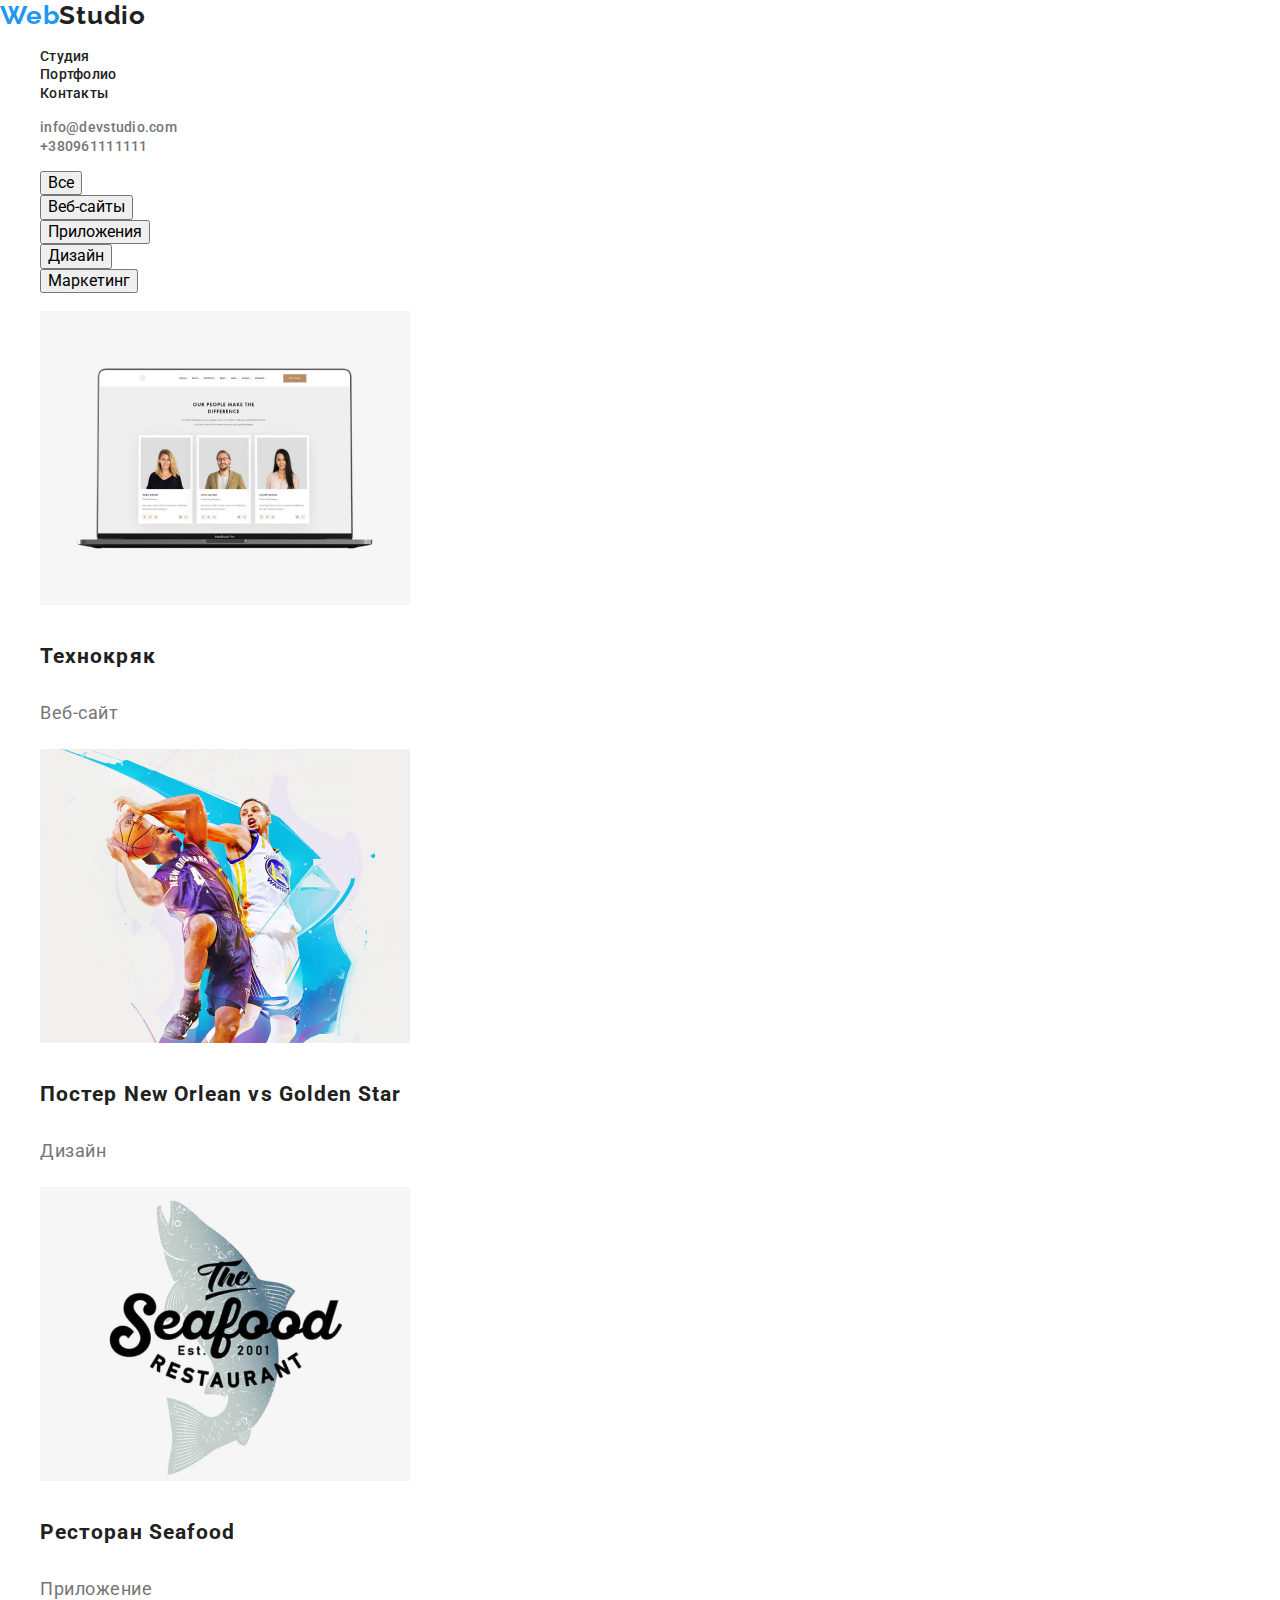
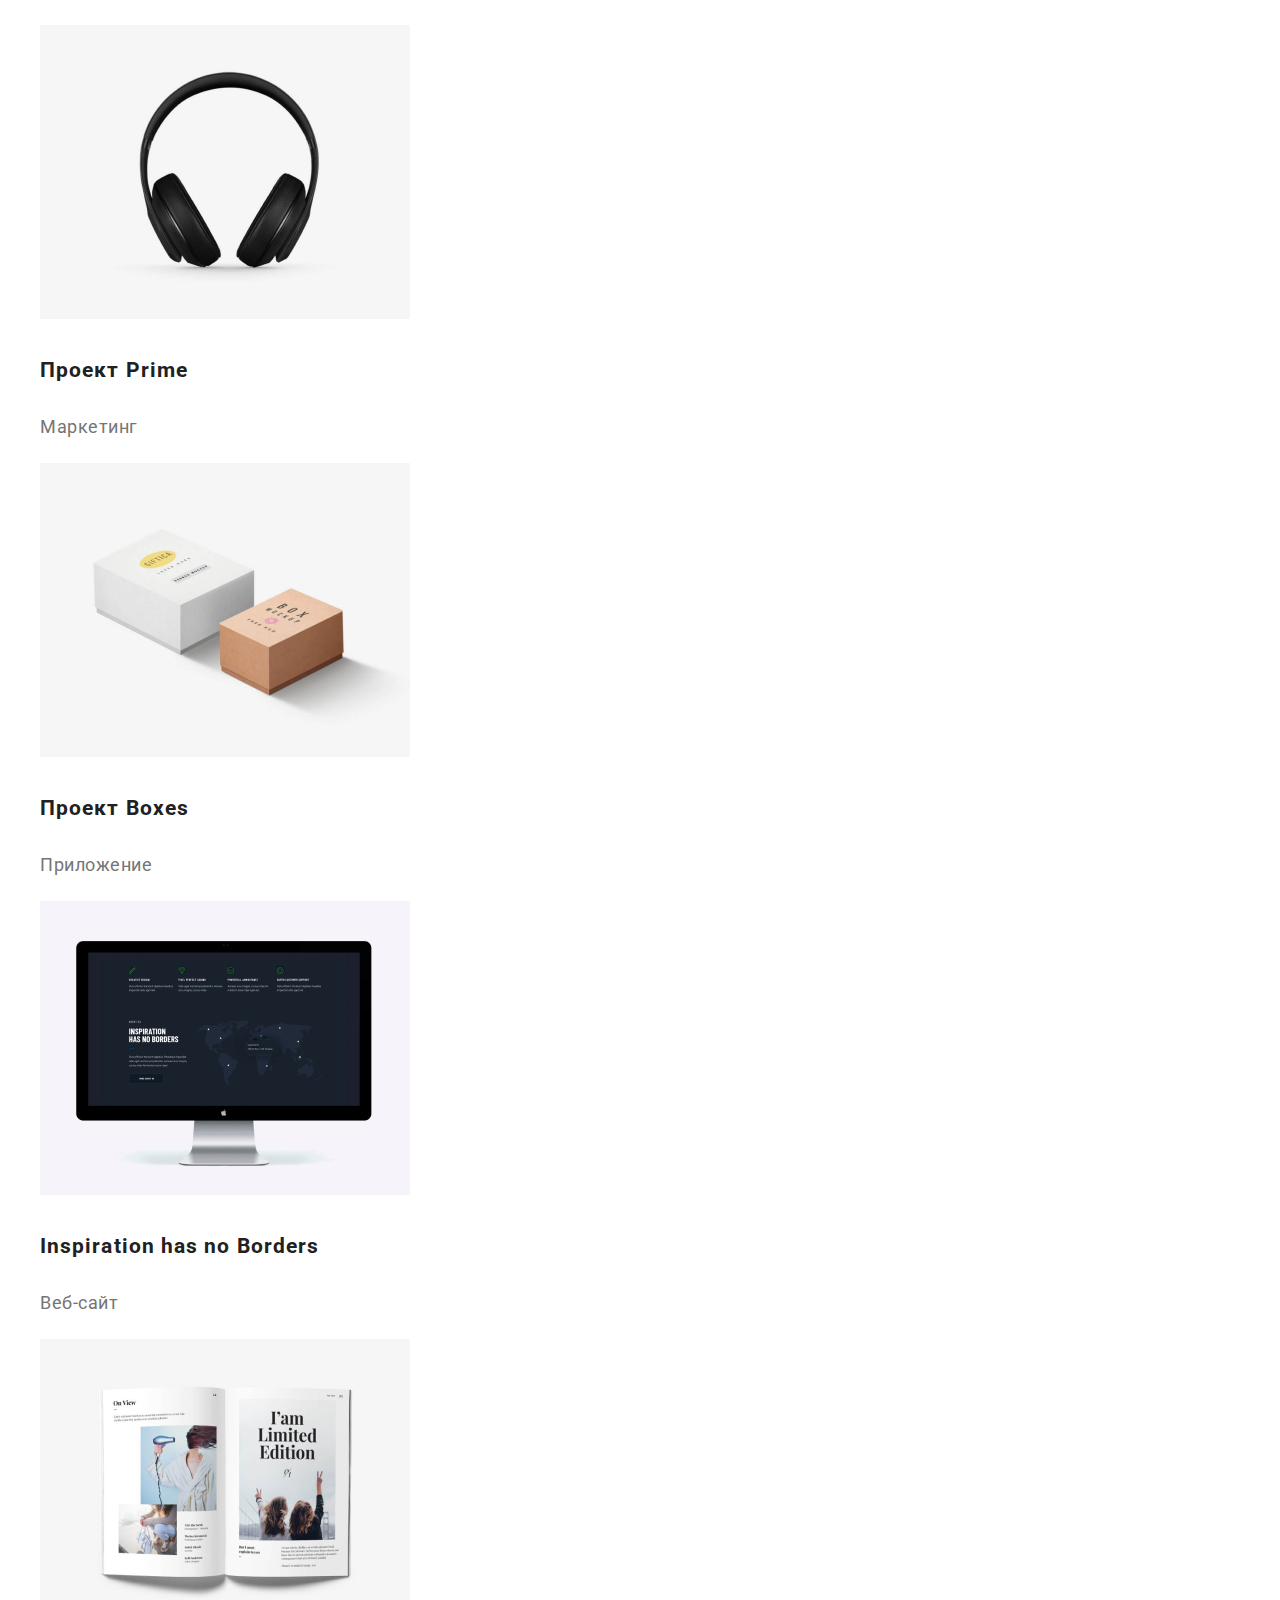
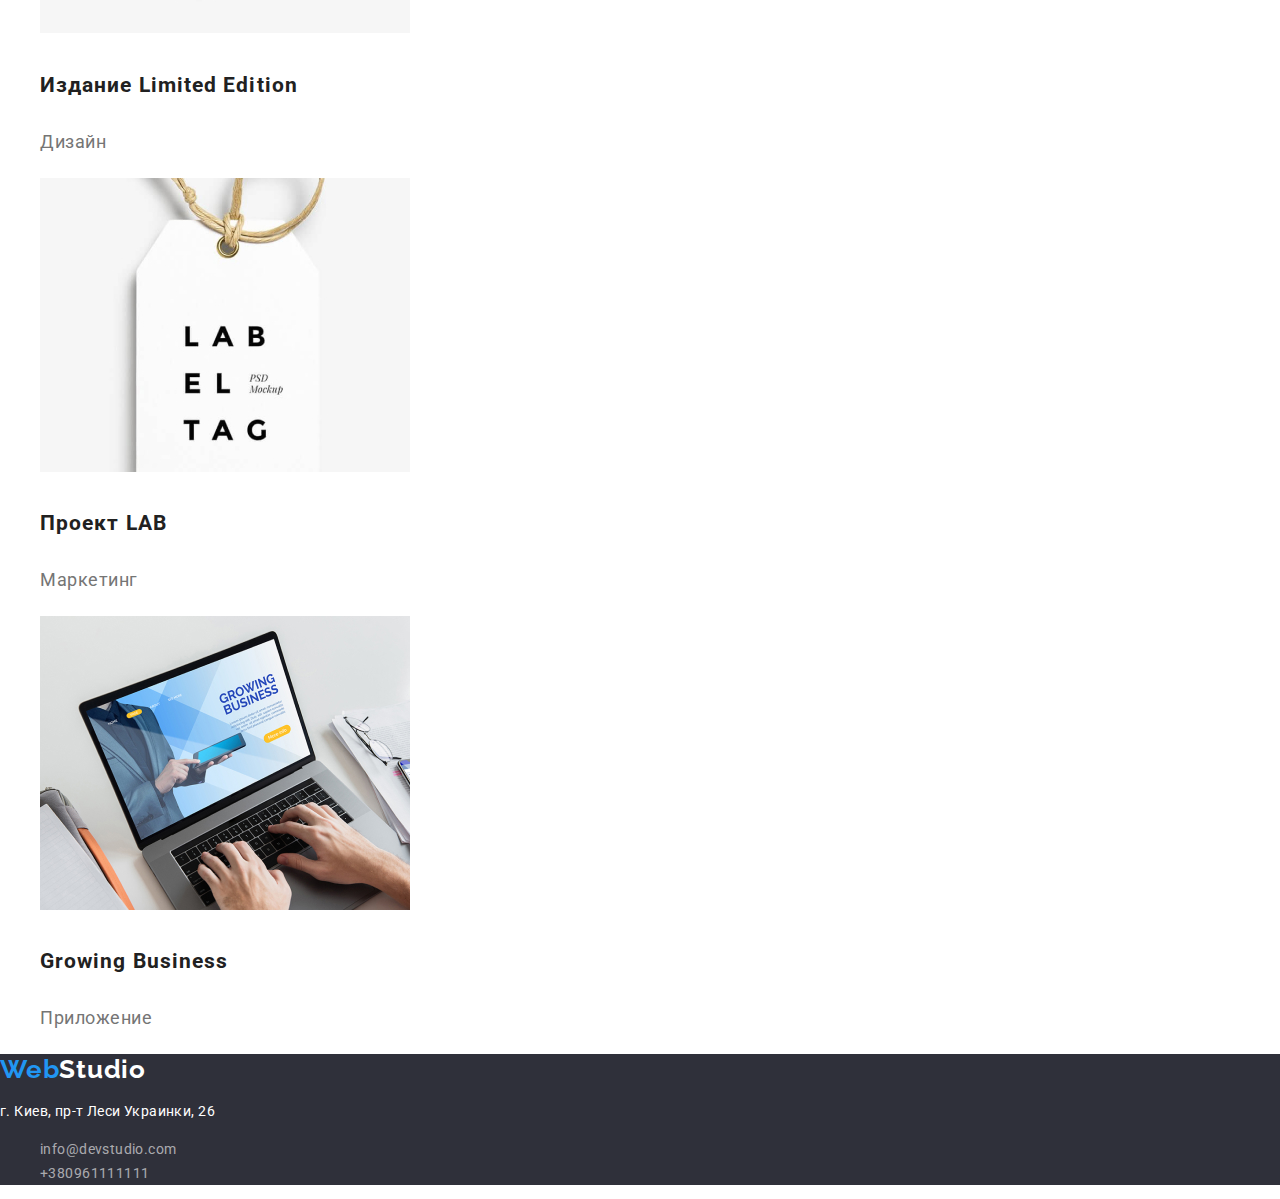
==== portfolio.html @ eda45f71 "clone" ====
<!DOCTYPE html>
<html lang="en">
<head>
    <meta charset="UTF-8">
    <meta name="viewport" content="width=device-width, initial-scale=1.0">
    <title>Document</title>
    <link rel = "preconnect" href = "https://fonts.gstatic.com">
    <link href="https://fonts.googleapis.com/css2?family=Raleway:wght@700&family=Roboto:wght@400;500;700;900&display=swap" rel="stylesheet">
    <link rel="stylesheet" href="https://cdnjs.cloudflare.com/ajax/libs/modern-normalize/1.0.0/modern-normalize.min.css">
    <link rel="stylesheet" href="./css/style.css">
</head>
<body>
    <header>
        <nav> 
            <a lang="en" href="./index.html" class="logo"><span class="logo-web">Web</span>Studio</a>   
            <ul class="web-link">
                <li><a href="./index.html">Студия</a></li>
                <li><a href="./portfolio.html">Портфолио</a></li>
                <li><a href="#">Контакты</a></li>
            </ul>
      </nav>     
            <ul class="Mail-tel">
                <li><a href="mailto:info@devstudio.com">info@devstudio.com</a></li>
                <li><a href="tel:+380961111111">+380961111111</a></li>
            </ul>
        
    </header>
        <section>
            <!--кнопки-->
            <ul>
                <li>
                    <button type="button" class="button">Все</button>
                </li>
                <li>
                    <button type="button" class="button">Веб-сайты</button>
                </li>
                <li>
                    <button type="button" class="button">Приложения</button>
                </li>
                <li>
                    <button type="button" class="button">Дизайн</button>
                </li>
                <li>
                    <button type="button" class="button">Маркетинг</button>
                </li>
            </ul>
            
           <ul class="work-cards">
                <li>
                    <img src="./img/port.card/card.1.jpg" alt="Технокряк" width="370">
                    <h3>Технокряк</h3>
                    <p lang="ru" class="do">Веб-сайт</p>

                </li>
                <li>
                    <img src="./img/port.card/card.2.jpg" alt="Постер New Orlean vs Golden Star" width="370">
                    <h3>Постер New Orlean vs Golden Star</h3>
                    <p lang="ru" class="do">Дизайн</p>
                </li>
                <li>
                    <img src="./img/port.card/card.3.jpg" alt="Ресторан Seafood" width="370">
                    <h3>Ресторан Seafood</h3>
                    <p lang="ru" class="do">Приложение</p>
                </li>
                <li>
                    <img src="./img/port.card/card.4.jpg" alt="Проект Prime" width="370">
                    <h3>Проект Prime</h3>
                    <p lang="ru" class="do">Маркетинг</p>
                </li>
                <li>
                    <img src="./img/port.card/card.5.jpg" alt="Проект Boxes" width="370">
                    <h3>Проект Boxes</h3>
                    <p lang="ru" class="do">Приложение</p>
                </li>
                <li>
                    <img src="./img/port.card/card.6.jpg" alt="Inspiration has no Borders" width="370">
                    <h3>Inspiration has no Borders</h3>
                    <p lang="ru" class="do">Веб-сайт</p>
                </li>
                <li>
                    <img src="./img/port.card/card.7.jpg" alt="Издание Limited Edition" width="370">
                    <h3>Издание Limited Edition</h3>
                    <p lang="ru" class="do">Дизайн</p>
                </li>
                <li>
                    <img src="./img/port.card/card.8.jpg" alt="Проект LAB" width="370">
                    <h3>Проект LAB</h3>
                    <p lang="ru" class="do">Маркетинг</p>
                </li>
                <li>
                    <img src="./img/port.card/card.9.jpg" alt="Growing Business" width="370">
                    <h3>Growing Business</h3>
                    <p lang="ru" class="do">Приложение
                    </p>
                </li>
            </ul>
        </section>


        <!--Подвал-->
        <footer>
            <a lang="en" href="./index.html" class="logo-f"><span class="logo-web-f">Web</span>Studio</a>
            <address class="address">
                <p>г. Киев, пр-т Леси Украинки, 26</p>
                <ul class="contacts">
                    <li><a href="mailto:info@devstudio.com">info@devstudio.com</a></li>
                    <li><a href="tel:+380961111111">+380961111111</a></li>
                </ul>
            </address>
        </footer>
    
</body>
</html>
---- css/style.css ----
:root{
    --body-background-color: #FFFFFF;
    --footer-background-color: #2F303A;
    --main-backgraund-color: #e5e5e5;
    --text-wite-color: #FFFFFF;
    --text-grey-color: #757575;
    --text-black-color: #212121;
    --buton-color: #F5F4FA;
    --hover-text-color: #2196f3;
   } 

   /*общие*/
a{
    text-decoration: none;
   }
li{
    list-style: none;
   }
.head{
    color: var(--text-black-color);
    background-color: var(--body-background-color);
   }
body{
    font-family: Roboto;
   }

   /*шапка*/
.logo {
   font-family: Raleway;
   font-size: 26px;
   line-height: 31px;
   letter-spacing: 0.03em;
   color:#212121;
   font-weight: 700;
}
.logo-web{
    color: #2196f3;
}

.web-link a{
font-weight: 500;
font-size: 14px;
line-height: 16px;
letter-spacing: 0.02em;
color :#212121;
text-decoration: none;
}

.web-link a:hover,
.web-link a:focus {
 color: var(--hover-text-color);
}

.Mail-tel a{
    font-weight: 500;
    font-size: 14px;
    line-height: 16px;
    letter-spacing: 0.02em;
    color:#757575;
}
.Mail-tel a:hover,
.Mail-tel a:focus {
 color: var(--hover-text-color);
}

.h1 {
font-weight: 900;
font-size: 44px;
line-height: 60px;
text-align: center;
letter-spacing: 0.06em;
text-transform: uppercase;
color: #FFFFFF;
}

.header-link {
    font-weight: 700;
    font-size: 16px;
    line-height: 1.88;
   box-shadow: 0px 4px 4px rgba(0, 0, 0, 0.15);
   border-radius: 4px;
  font-family: inherit;
  background: var(--hover-text-color);
  color: var(--text-wite-color);
}

.main-section {
background: #2F303A;
}
/*service*/
.h3 {
font-size: 14px;
line-height: 16px;
letter-spacing: 0.03em;
text-transform: uppercase;
color: #212121;
}

.service {
font-size: 14px;
line-height: 24px;
letter-spacing: 0.03em;
color: #757575;
}

/* we do*/

.we-do {
font-size: 36px;
line-height: 42px;
text-align: center;
letter-spacing: 0.03em;
color: #212121;
}

/*team*/

.title-team {
font-size: 36px;
line-height: 42px;
text-align: center;
letter-spacing: 0.03em;
color: #212121;
}

.cards-of-team {
text-align: center;
}

.igor {
font-weight: 500;
font-size: 16px;
line-height: 19px;
text-align: center;
letter-spacing: 0.03em;
color: #212121;
}

.oliga {
font-weight: 500;
font-size: 16px;
line-height: 19px;
letter-spacing: 0.03em;
text-align: center;
color: #212121;
}


.nikolai {
font-weight: 500;
font-size: 16px;
line-height: 19px;
letter-spacing: 0.03em;
text-align: center;
color: #212121;
}

.mihail {
font-weight: 500;
font-size: 16px;
line-height: 19px;
letter-spacing: 0.03em;
text-align: center;
color: #212121;
}



.his-job {
font-weight: 400;
color: #757575;
}

/*address*/
footer {
    background: #2F303A;
}

.logo-f {
    font-family: Raleway;
    font-size: 26px;
    line-height: 31px;
    letter-spacing: 0.03em;
    color:#FFFFFF;
    font-weight: 700;
 }
 .logo-web-f {
     color: #2196f3;
 }


.address {
    font-family: Roboto;
    font-style: normal;
    font-weight: 400;
    font-size: 14px;
    line-height: 24px; 
    letter-spacing: 0.03em;
    color: #FFFFFF;
}

.contacts a{
    font-weight: normal;
    font-size: 14px;
    line-height: 24px;
    letter-spacing: 0.03em;
    color: rgba(255, 255, 255, 0.6);
}
 
/*portfolio*/

.work-cards {
font-weight: bold;
font-size: 18px;
line-height: 36px;
letter-spacing: 0.06em;
color: #212121;
}

.do {
font-weight: 400;
letter-spacing: 0.03em;
color: #757575;
}

.button:hover,
.button:focus {
  background-color: var(--hover-text-color);
  color: var(--text-wite-color);
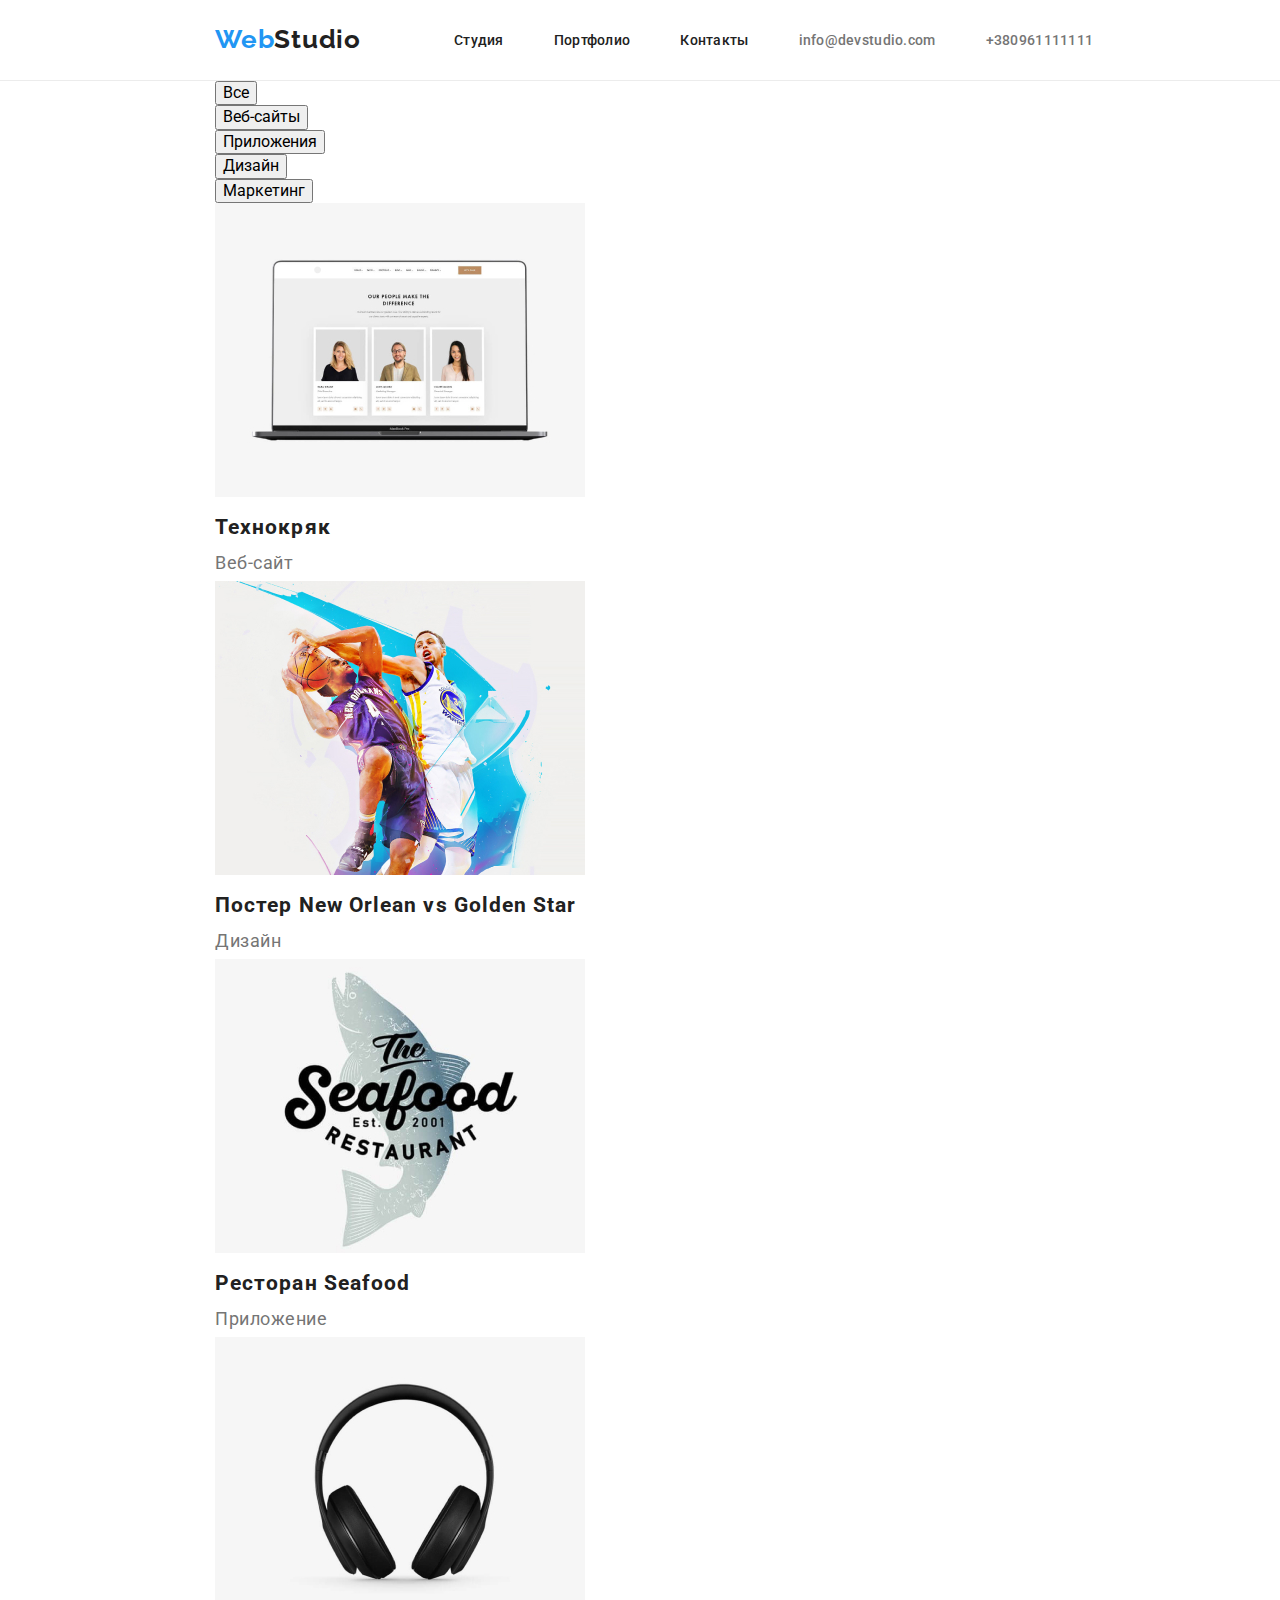
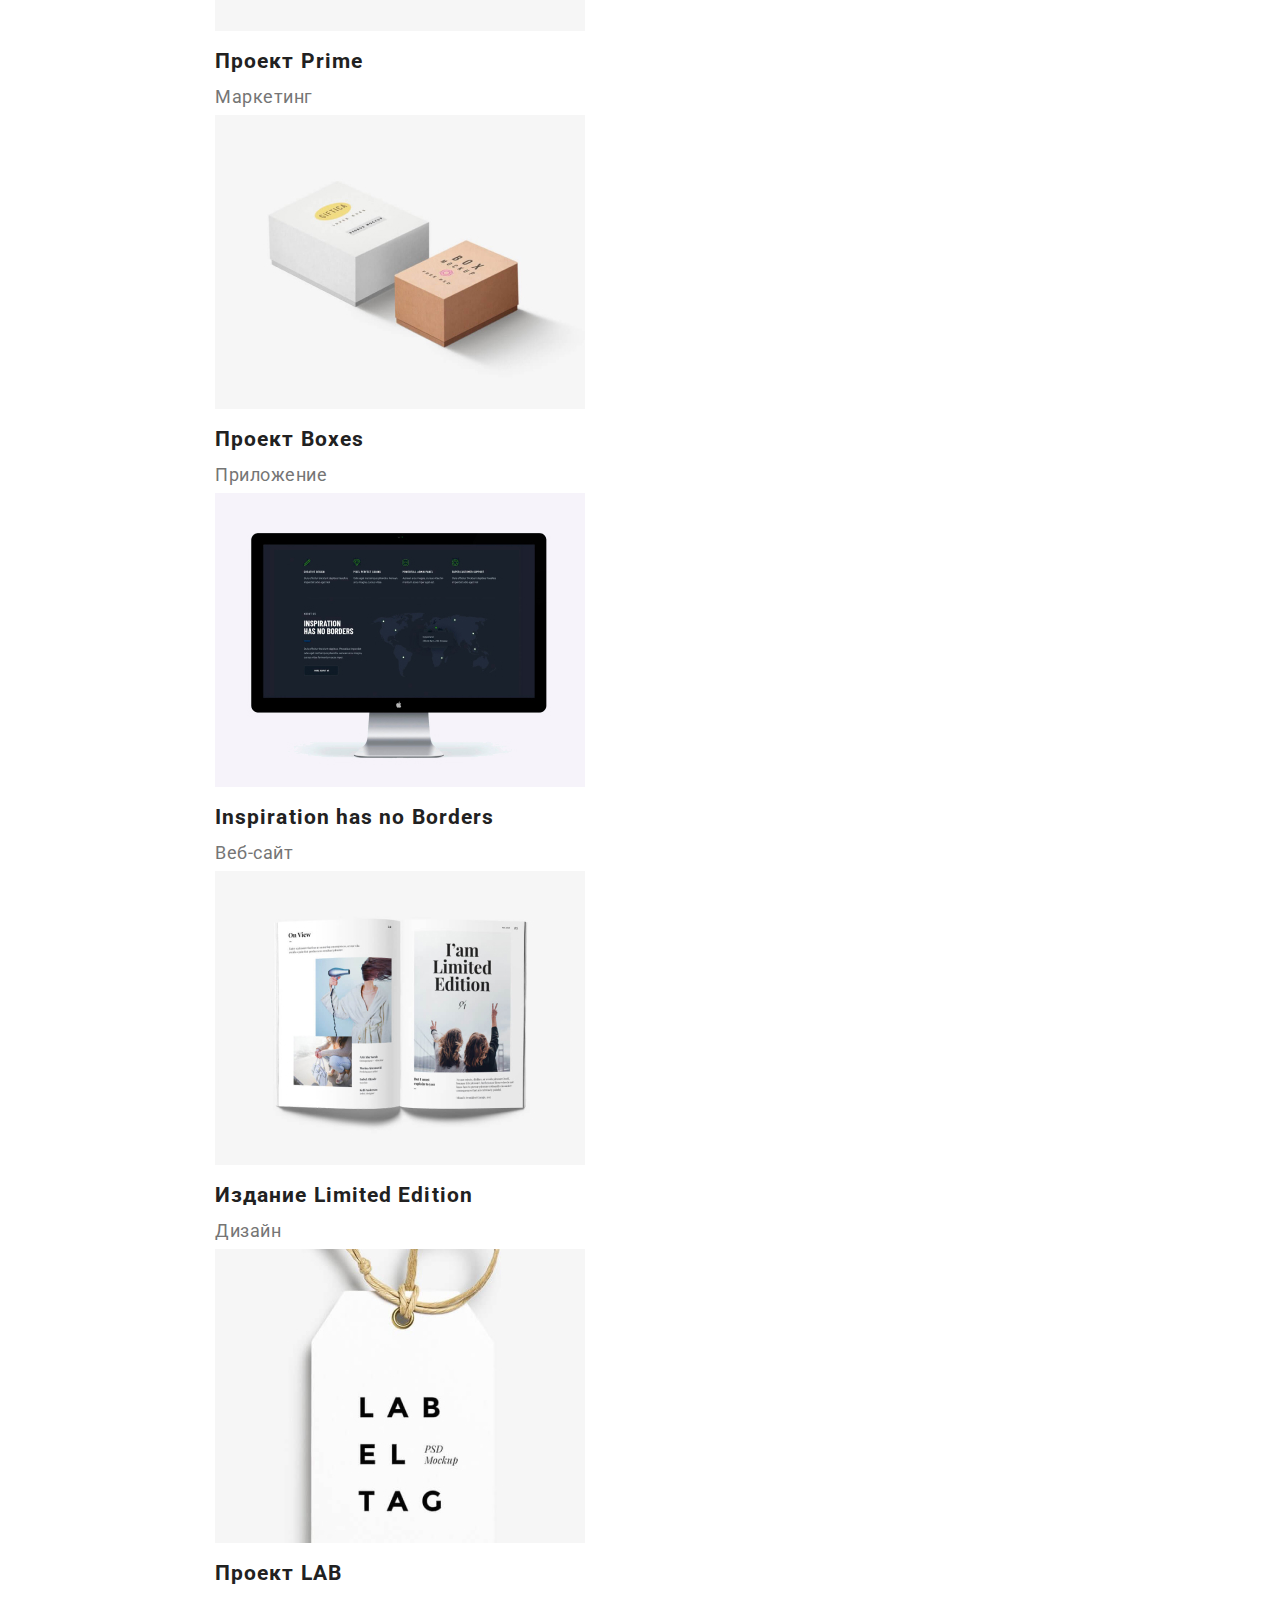
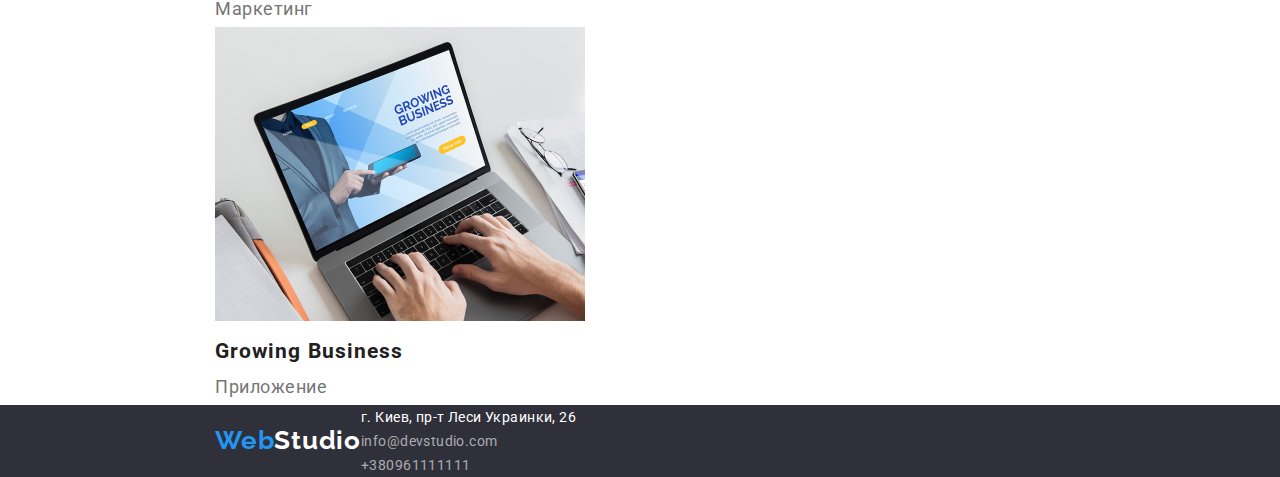
==== commit c758429e: "clo. 2" ====
--- a/portfolio.html
+++ b/portfolio.html
@@ -10,23 +10,25 @@
     <link rel="stylesheet" href="./css/style.css">
 </head>
 <body>
-    <header>
-        <nav> 
-            <a lang="en" href="./index.html" class="logo"><span class="logo-web">Web</span>Studio</a>   
-            <ul class="web-link">
-                <li><a href="./index.html">Студия</a></li>
-                <li><a href="./portfolio.html">Портфолио</a></li>
-                <li><a href="#">Контакты</a></li>
-            </ul>
-      </nav>     
+    <header class="head">
+        <div class="container">
+            <a lang="en" href="./index.html" class="logo"><span class="logo-web">Web</span>Studio</a> 
+            <nav> 
+                <ul class="web-link">
+                    <li><a href="./index.html">Студия</a></li>
+                    <li><a href="./portfolio.html">Портфолио</a></li>
+                    <li><a href="#">Контакты</a></li>
+                </ul>
+            </nav>     
             <ul class="Mail-tel">
                 <li><a href="mailto:info@devstudio.com">info@devstudio.com</a></li>
                 <li><a href="tel:+380961111111">+380961111111</a></li>
             </ul>
-        
+        </div>
     </header>
         <section>
             <!--кнопки-->
+            <div class="container">
             <ul>
                 <li>
                     <button type="button" class="button">Все</button>
@@ -44,7 +46,9 @@
                     <button type="button" class="button">Маркетинг</button>
                 </li>
             </ul>
+            </div>
             
+            <div class="container">
            <ul class="work-cards">
                 <li>
                     <img src="./img/port.card/card.1.jpg" alt="Технокряк" width="370">
@@ -94,11 +98,13 @@
                     </p>
                 </li>
             </ul>
+        </div>
         </section>
 
 
         <!--Подвал-->
-        <footer>
+        <footer class="footer">
+            <div class="container">
             <a lang="en" href="./index.html" class="logo-f"><span class="logo-web-f">Web</span>Studio</a>
             <address class="address">
                 <p>г. Киев, пр-т Леси Украинки, 26</p>
@@ -107,6 +113,7 @@
                     <li><a href="tel:+380961111111">+380961111111</a></li>
                 </ul>
             </address>
+        </div>
         </footer>
     
 </body>
--- a/css/style.css
+++ b/css/style.css
@@ -22,8 +22,12 @@
    }
 body{
     font-family: Roboto;
-   }
-
+    width: 1600px;
+   }
+
+.head {
+    border-bottom: 1px solid #ececec;
+   }
    /*шапка*/
 .logo {
    font-family: Raleway;
@@ -32,11 +36,18 @@
    letter-spacing: 0.03em;
    color:#212121;
    font-weight: 700;
+   display: flex;
+   margin-right: 93px;
+   margin-top:24px;
+   margin-bottom:25px;
 }
 .logo-web{
     color: #2196f3;
 }
 
+.web-link {
+    display: flex;
+}
 .web-link a{
 font-weight: 500;
 font-size: 14px;
@@ -49,6 +60,10 @@
 .web-link a:hover,
 .web-link a:focus {
  color: var(--hover-text-color);
+}
+
+.Mail-tel {
+    display: flex;
 }
 
 .Mail-tel a{
@@ -209,6 +224,23 @@
  
 /*portfolio*/
 
+.container {
+    width: 1200px;
+    margin-left: auto;
+    margin-right: auto;  
+    padding-left: 15px;
+    padding-right: 15px;
+  }  
+
+.head > .container {
+    display: flex;
+    align-items: center;
+}
+
+footer > .container {
+    display: flex;
+    align-items: center;
+}
 .work-cards {
 font-weight: bold;
 font-size: 18px;
@@ -223,7 +255,40 @@
 color: #757575;
 }
 
+a,ul,li,p,h1,h2,h3,h4{
+    margin-top: 0;
+    margin-bottom: 0;
+    padding-left: 0;
+  }
+nav {
+    display: flex;
+
+}
 .button:hover,
 .button:focus {
   background-color: var(--hover-text-color);
   color: var(--text-wite-color);
+}
+
+
+nav > ul.web-link > li > a {
+
+    margin-right:50px;
+    font-family: Roboto;
+font-style: normal;
+font-weight: 500;
+font-size: 14px;
+line-height: 16px;
+letter-spacing: 0.02em;
+
+}
+ul.Mail-tel {
+    margin-right: 0px;
+    float: right;
+}
+ul.Mail-tel >li > a {
+
+    margin-left: 0px;
+    margin-right: 50px;
+    
+}
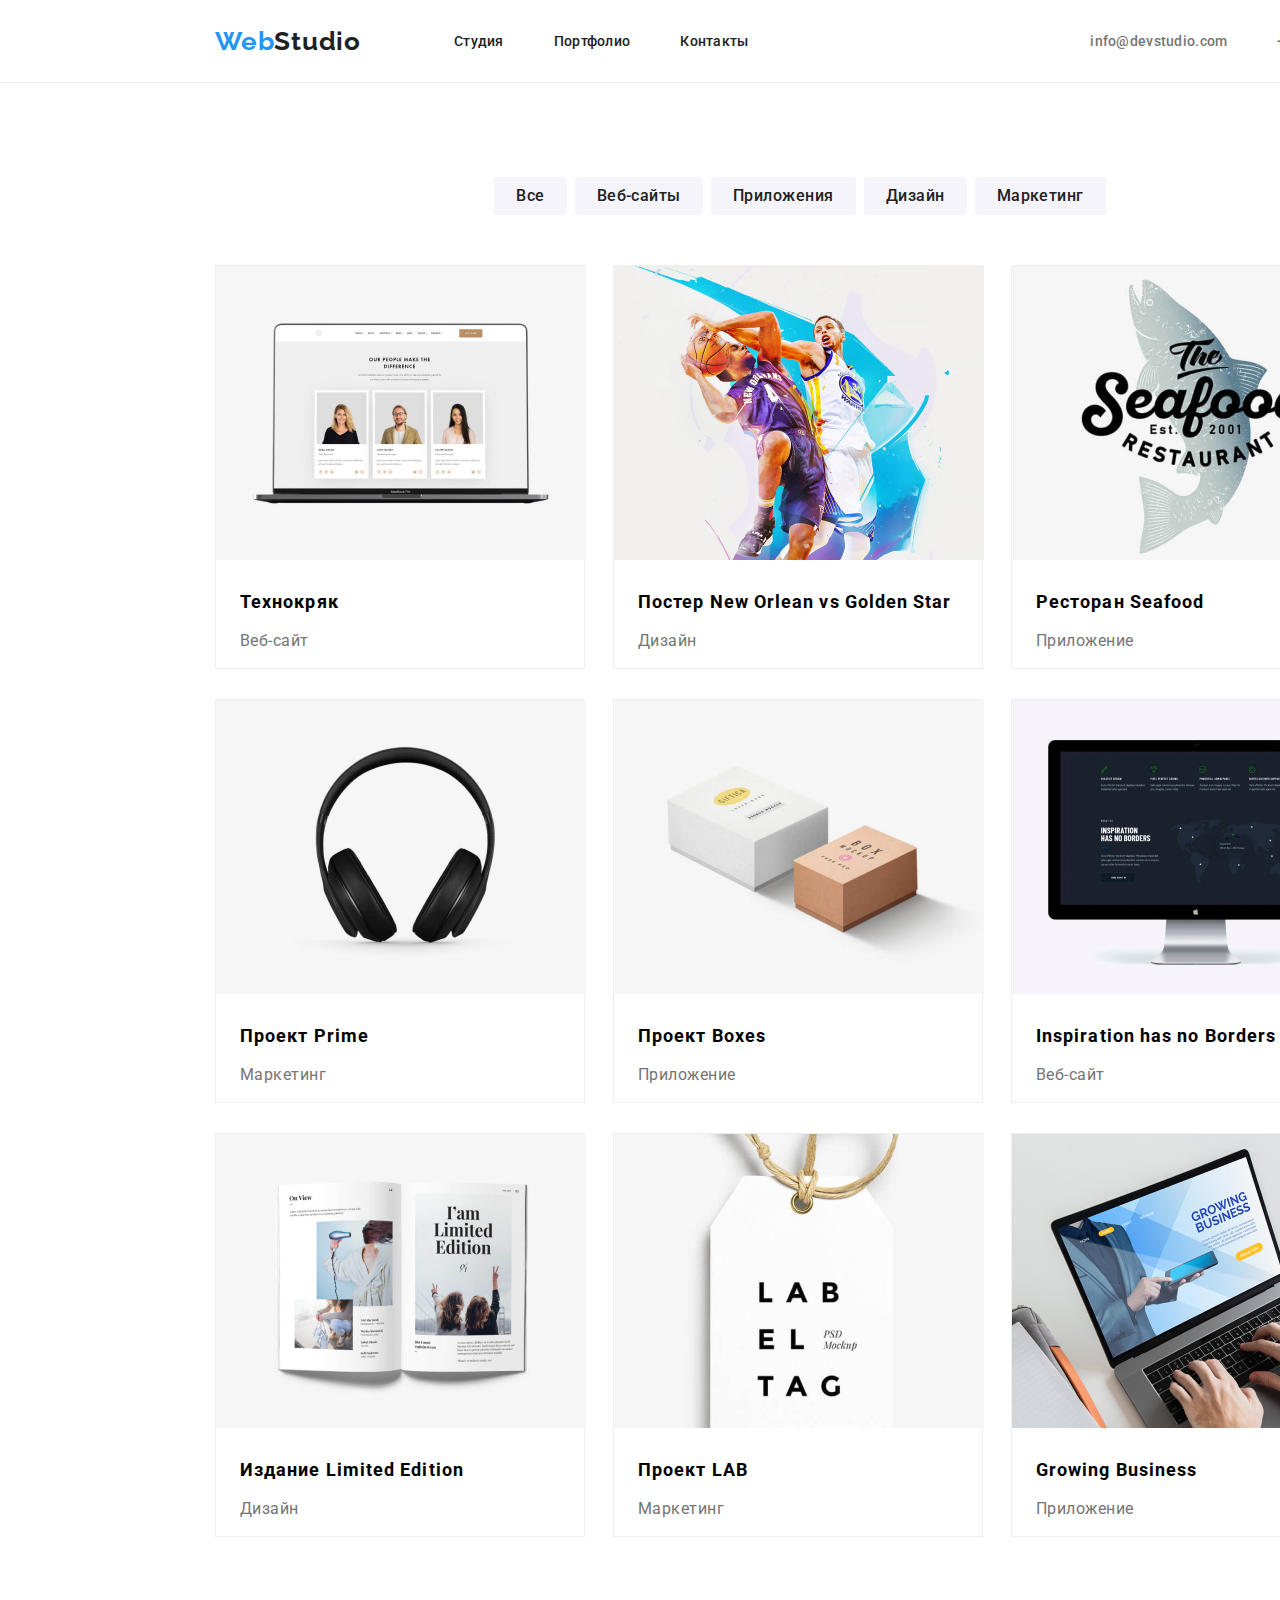
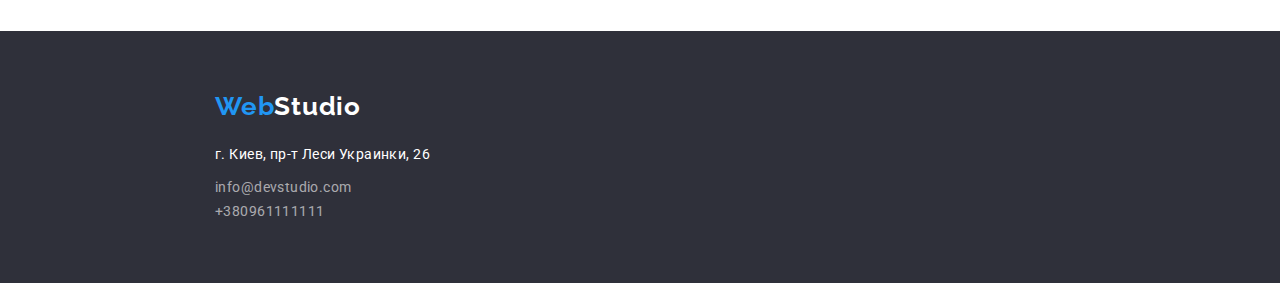
==== commit b8d7d16c: "Hw-3" ====
--- a/portfolio.html
+++ b/portfolio.html
@@ -1,120 +1,136 @@
 <!DOCTYPE html>
-<html lang="en">
-<head>
-    <meta charset="UTF-8">
-    <meta name="viewport" content="width=device-width, initial-scale=1.0">
-    <title>Document</title>
-    <link rel = "preconnect" href = "https://fonts.gstatic.com">
-    <link href="https://fonts.googleapis.com/css2?family=Raleway:wght@700&family=Roboto:wght@400;500;700;900&display=swap" rel="stylesheet">
-    <link rel="stylesheet" href="https://cdnjs.cloudflare.com/ajax/libs/modern-normalize/1.0.0/modern-normalize.min.css">
-    <link rel="stylesheet" href="./css/style.css">
-</head>
-<body>
-    <header class="head">
-        <div class="container">
-            <a lang="en" href="./index.html" class="logo"><span class="logo-web">Web</span>Studio</a> 
-            <nav> 
-                <ul class="web-link">
-                    <li><a href="./index.html">Студия</a></li>
-                    <li><a href="./portfolio.html">Портфолио</a></li>
-                    <li><a href="#">Контакты</a></li>
+<html lang="ru">
+  <head class="head">
+     <meta charset="UTF-8">
+     <meta name="viewport" content="width=device-width, initial-scale=1.0">
+     <title>WebStudio</title>
+     <link rel="preconnect" href="https://fonts.gstatic.com">
+     <link href="https://fonts.googleapis.com/css2?family=Raleway:wght@700&family=Roboto:wght@400;500;700;900&display=swap" rel="stylesheet">
+     <link rel="stylesheet" href="https://cdnjs.cloudflare.com/ajax/libs/modern-normalize/1.0.0/modern-normalize.min.css ">
+     <link rel="stylesheet" href="./css/style.css">
+  </head>
+ <body>
+<!--Шапка-->
+      <header class="head">
+      <div class="conteiner">  
+        <a lang="en" href="./index.html" class="logo"><span class="logo-web">Web</span>Studio</a> 
+           <nav>
+             <ul class="web-link">
+                 <li class="link"><a href="./index.html">Студия</a></li>
+                 <li class="link"><a href="./portfolio.html">Портфолио</a></li>
+                 <li class="link"><a href="">Контакты</a></li>
+             </ul>
+            </nav>     
+            <ul class="header-link">
+                <li class="header-link-mail"><a href="mailto:info@devstudio.com">info@devstudio.com</a></li>
+                <li class="header-link-tell"><a href="tel:+380961111111">+380961111111</a></li>
+            </ul>
+        </div> 
+      </header>         
+ <!--Кнопки-->
+     <main> 
+        <section class="projects">
+            <div class="conteiner">
+                <ul class="conteiner-ul">
+                   <li class="portfolio-button-li">
+                       <button class="button-portfolio">Все</button>
+                   </li>
+                   <li class="portfolio-button-li">
+                        <button class="button-portfolio">Веб-сайты</button>
+                   </li>
+                   <li class="portfolio-button-li">
+                       <button class="button-portfolio">Приложения</button>
+                   </li>
+                   <li class="portfolio-button-li">
+                       <button class="button-portfolio">Дизайн</button>
+                   </li>
+                   <li class="portfolio-button-li">
+                       <button class="button-portfolio">Маркетинг</button>
+                   </li>
+               </ul>
+            </div>
+<!--Портфолио-->
+            <div class="conteiner">
+                <ul class="project-view">
+                    <li class="project-li">
+                        <img src="./img/port.card/card.1.png" alt="Веб-сайт" width=370>
+                        <div class="projects-div">
+                          <h3 class="projects-view-h3">Технокряк</h3>
+                          <p class="projects-view-p">Веб-сайт</p>
+                        </div>
+                     </li> 
+                    <li class="project-li">
+                        <img src="./img/port.card/card.2.png" alt="Дизайн" width=370>
+                        <div class="projects-div">
+                          <h3 class="projects-view-h3">Постер New Orlean vs Golden Star</h3>
+                          <p class="projects-view-p">Дизайн</p>
+                        </div>
+                    </li>       
+                    <li class="project-li">
+                        <img src="./img/port.card/card.3.png" alt="Приложение" width=370>
+                        <div class="projects-div">
+                          <h3 class="projects-view-h3">Ресторан Seafood</h3>
+                          <p class="projects-view-p">Приложение</p>
+                        </div>
+                    </li>    
+                    <li class="project-li">
+                        <img src="./img/port.card/card.4.png" alt="Маркетинг" width=370>
+                        <div class="projects-div">
+                          <h3 class="projects-view-h3">Проект Prime</h3>
+                          <p class="projects-view-p">Маркетинг</p>
+                        </div>
+                    </li>   
+                    <li class="project-li">
+                        <img src="./img/port.card/card.5.png" alt="Приложение" width=370>
+                        <div class="projects-div">
+                          <h3 class="projects-view-h3">Проект Boxes</h3>
+                          <p class="projects-view-p">Приложение</p>
+                        </div>
+                    </li> 
+                    <li class="project-li">
+                        <img src="./img/port.card/card.6.png" alt="Веб-сайт" width=370>
+                        <div class="projects-div">
+                          <h3 class="projects-view-h3">Inspiration has no Borders</h3>
+                          <p class="projects-view-p">Веб-сайт</p>
+                        </div>
+                    </li>
+                    <li class="project-li">
+                        <img src="./img/port.card/card.7.png" alt="Веб-сайт" width=370>
+                        <div class="projects-div">
+                          <h3 class="projects-view-h3">Издание Limited Edition</h3>
+                          <p class="projects-view-p">Дизайн</p>
+                        </div>
+                    </li>   
+                    <li class="project-li">
+                        <img src="./img/port.card/card.8.png" alt="Маркетинг" width=370>
+                        <div class="projects-div">
+                         <h3 class="projects-view-h3">Проект LAB</h3>
+                         <p class="projects-view-p">Маркетинг</p>
+                        </div>
+                    </li> 
+                    <li class="project-li">
+                        <img src="./img/port.card/card.9.png" alt="Приложение" width=370>
+                        <div class="projects-div">
+                         <h3 class="projects-view-h3">Growing Business</h3>
+                         <p class="projects-view-p">Приложение</p>
+                        </div>
+                    </li>       
                 </ul>
-            </nav>     
-            <ul class="Mail-tel">
-                <li><a href="mailto:info@devstudio.com">info@devstudio.com</a></li>
-                <li><a href="tel:+380961111111">+380961111111</a></li>
-            </ul>
-        </div>
-    </header>
-        <section>
-            <!--кнопки-->
-            <div class="container">
-            <ul>
-                <li>
-                    <button type="button" class="button">Все</button>
-                </li>
-                <li>
-                    <button type="button" class="button">Веб-сайты</button>
-                </li>
-                <li>
-                    <button type="button" class="button">Приложения</button>
-                </li>
-                <li>
-                    <button type="button" class="button">Дизайн</button>
-                </li>
-                <li>
-                    <button type="button" class="button">Маркетинг</button>
-                </li>
-            </ul>
             </div>
-            
-            <div class="container">
-           <ul class="work-cards">
-                <li>
-                    <img src="./img/port.card/card.1.jpg" alt="Технокряк" width="370">
-                    <h3>Технокряк</h3>
-                    <p lang="ru" class="do">Веб-сайт</p>
-
-                </li>
-                <li>
-                    <img src="./img/port.card/card.2.jpg" alt="Постер New Orlean vs Golden Star" width="370">
-                    <h3>Постер New Orlean vs Golden Star</h3>
-                    <p lang="ru" class="do">Дизайн</p>
-                </li>
-                <li>
-                    <img src="./img/port.card/card.3.jpg" alt="Ресторан Seafood" width="370">
-                    <h3>Ресторан Seafood</h3>
-                    <p lang="ru" class="do">Приложение</p>
-                </li>
-                <li>
-                    <img src="./img/port.card/card.4.jpg" alt="Проект Prime" width="370">
-                    <h3>Проект Prime</h3>
-                    <p lang="ru" class="do">Маркетинг</p>
-                </li>
-                <li>
-                    <img src="./img/port.card/card.5.jpg" alt="Проект Boxes" width="370">
-                    <h3>Проект Boxes</h3>
-                    <p lang="ru" class="do">Приложение</p>
-                </li>
-                <li>
-                    <img src="./img/port.card/card.6.jpg" alt="Inspiration has no Borders" width="370">
-                    <h3>Inspiration has no Borders</h3>
-                    <p lang="ru" class="do">Веб-сайт</p>
-                </li>
-                <li>
-                    <img src="./img/port.card/card.7.jpg" alt="Издание Limited Edition" width="370">
-                    <h3>Издание Limited Edition</h3>
-                    <p lang="ru" class="do">Дизайн</p>
-                </li>
-                <li>
-                    <img src="./img/port.card/card.8.jpg" alt="Проект LAB" width="370">
-                    <h3>Проект LAB</h3>
-                    <p lang="ru" class="do">Маркетинг</p>
-                </li>
-                <li>
-                    <img src="./img/port.card/card.9.jpg" alt="Growing Business" width="370">
-                    <h3>Growing Business</h3>
-                    <p lang="ru" class="do">Приложение
-                    </p>
-                </li>
-            </ul>
-        </div>
         </section>
-
-
-        <!--Подвал-->
+     </main>
+<!--Подвал-->
         <footer class="footer">
-            <div class="container">
-            <a lang="en" href="./index.html" class="logo-f"><span class="logo-web-f">Web</span>Studio</a>
-            <address class="address">
-                <p>г. Киев, пр-т Леси Украинки, 26</p>
-                <ul class="contacts">
-                    <li><a href="mailto:info@devstudio.com">info@devstudio.com</a></li>
-                    <li><a href="tel:+380961111111">+380961111111</a></li>
-                </ul>
-            </address>
-        </div>
-        </footer>
-    
-</body>
+          <div class="conteiner">
+             <a lang="en" href="./index.html" class="logo-footer"><span class="logo-web-footer">Web</span>Studio</a>
+              <address>
+                   <p class="postal">г. Киев, пр-т Леси Украинки, 26</p>
+                   <ul class="footer-link">
+                      <li><a href="mailto:info@devstudio.com">info@devstudio.com</a></li>
+                     <li><a href="tel:+380961111111">+380961111111</a></li>
+                   </ul>
+             </address>
+          </div>
+     </footer>
+ </body> 
 </html>--- a/css/style.css
+++ b/css/style.css
@@ -8,287 +8,509 @@
     --buton-color: #F5F4FA;
     --hover-text-color: #2196f3;
    } 
-
+   
    /*общие*/
-a{
+   .conteiner {
+     width: 1200px;
+     margin-left: auto;
+     margin-right: auto;  
+     padding-left: 15px;
+     padding-right: 15px;
+   }
+   
+   a,ul,li,p,h1,h2,h3,h4{
+     margin-top: 0;
+     margin-bottom: 0;
+     padding-left: 0;
+   }
+   
+   h1 {
+     margin-inline-start: 0;
+     margin-inline-end: 0;
+     margin-block-start: 0;
+     margin-block-end: 0;
+   }
+   
+   a{
     text-decoration: none;
    }
-li{
+   
+   
+   li{
     list-style: none;
    }
-.head{
+   
+   .head{
     color: var(--text-black-color);
     background-color: var(--body-background-color);
    }
-body{
+   
+   body{
+    margin: auto;
+    width: 1600px;
     font-family: Roboto;
-    width: 1600px;
-   }
-
-.head {
+   }
+   
+   .head > .conteiner {
+     display: flex;
+     align-items: center;
+   }
+   
+   .head {
     border-bottom: 1px solid #ececec;
    }
-   /*шапка*/
-.logo {
-   font-family: Raleway;
-   font-size: 26px;
-   line-height: 31px;
-   letter-spacing: 0.03em;
-   color:#212121;
-   font-weight: 700;
-   display: flex;
-   margin-right: 93px;
-   margin-top:24px;
-   margin-bottom:25px;
-}
-.logo-web{
-    color: #2196f3;
-}
-
-.web-link {
-    display: flex;
-}
-.web-link a{
-font-weight: 500;
-font-size: 14px;
-line-height: 16px;
-letter-spacing: 0.02em;
-color :#212121;
-text-decoration: none;
-}
-
-.web-link a:hover,
-.web-link a:focus {
- color: var(--hover-text-color);
-}
-
-.Mail-tel {
-    display: flex;
-}
-
-.Mail-tel a{
-    font-weight: 500;
-    font-size: 14px;
-    line-height: 16px;
-    letter-spacing: 0.02em;
-    color:#757575;
-}
-.Mail-tel a:hover,
-.Mail-tel a:focus {
- color: var(--hover-text-color);
-}
-
-.h1 {
-font-weight: 900;
-font-size: 44px;
-line-height: 60px;
-text-align: center;
-letter-spacing: 0.06em;
-text-transform: uppercase;
-color: #FFFFFF;
-}
-
-.header-link {
+   /*логотип*/
+   
+   .logo{
+     font-family: Raleway;
     font-weight: 700;
-    font-size: 16px;
-    line-height: 1.88;
-   box-shadow: 0px 4px 4px rgba(0, 0, 0, 0.15);
-   border-radius: 4px;
-  font-family: inherit;
-  background: var(--hover-text-color);
-  color: var(--text-wite-color);
-}
-
-.main-section {
-background: #2F303A;
-}
-/*service*/
-.h3 {
-font-size: 14px;
-line-height: 16px;
-letter-spacing: 0.03em;
-text-transform: uppercase;
-color: #212121;
-}
-
-.service {
-font-size: 14px;
-line-height: 24px;
-letter-spacing: 0.03em;
-color: #757575;
-}
-
-/* we do*/
-
-.we-do {
-font-size: 36px;
-line-height: 42px;
-text-align: center;
-letter-spacing: 0.03em;
-color: #212121;
-}
-
-/*team*/
-
-.title-team {
-font-size: 36px;
-line-height: 42px;
-text-align: center;
-letter-spacing: 0.03em;
-color: #212121;
-}
-
-.cards-of-team {
-text-align: center;
-}
-
-.igor {
-font-weight: 500;
-font-size: 16px;
-line-height: 19px;
-text-align: center;
-letter-spacing: 0.03em;
-color: #212121;
-}
-
-.oliga {
-font-weight: 500;
-font-size: 16px;
-line-height: 19px;
-letter-spacing: 0.03em;
-text-align: center;
-color: #212121;
-}
-
-
-.nikolai {
-font-weight: 500;
-font-size: 16px;
-line-height: 19px;
-letter-spacing: 0.03em;
-text-align: center;
-color: #212121;
-}
-
-.mihail {
-font-weight: 500;
-font-size: 16px;
-line-height: 19px;
-letter-spacing: 0.03em;
-text-align: center;
-color: #212121;
-}
-
-
-
-.his-job {
-font-weight: 400;
-color: #757575;
-}
-
-/*address*/
-footer {
-    background: #2F303A;
-}
-
-.logo-f {
-    font-family: Raleway;
     font-size: 26px;
     line-height: 31px;
     letter-spacing: 0.03em;
-    color:#FFFFFF;
+    color: var(--dark-color);
+    color: var(--text-black-color);
+   }
+   
+   .logo {
+     display: flex;
+   }
+   
+   .logo { 
+    margin-right: 93px;
+   }
+   
+   .logo-web{
+    color: var(--hover-text-color);
+   }
+   
+   /*контакты*/
+   .web-link {
+     display: flex;
+   }
+   
+   .web-link > .link:not(:last-child) {
+    margin-right: 50px;
+   }
+   
+   .web-link a{
+    font-weight: 500;
+    font-size: 14px;
+    line-height: 1.14;
+    letter-spacing: 0.02em;
+    color: #212121;
+    text-decoration: none;
+   }
+   
+   .web-link a:hover,
+   .web-link a:focus{
+    color: var(--hover-text-color);
+   }
+   
+   .header-link a {
+    font-weight: 500;
+    font-size: 14px;
+    line-height: 1.14;
+    letter-spacing: 0.02em;
+   
+    color: var(--text-grey-color);
+   }
+   
+   .header-link a:hover,
+   .header-link a:focus{
+    color: var(--hover-text-color);
+   }
+   
+   /*линки*/
+   
+   .header-link {
+     display: flex;
+     padding-top: 32px;
+     padding-bottom: 32px;
+     margin-left: auto;
+   }
+   
+   .header-link > li:not(:last-child) {
+     margin-right: 50px;
+    }
+   
+   /*решение*/
+   .bbc{
+    text-align: center;
+    padding-top: 200px; 
+    padding-bottom: 200px;
+    background-color: var(--footer-background-color);
+   }
+   
+   .bbc-text{
+     display: block;
+     margin: auto;
+     margin-bottom: 30px;
+     width: 696px;
+     height: 120px;
+   
+     text-transform: uppercase;
+     font-weight: 900;
+     font-size: 44px;
+     line-height: 1.3;
+     text-align: center;
+     letter-spacing: 0.06em;
+    color: var(--text-wite-color)
+   }
+   
+   .bbc-button{
+   
+     display: inline-block;
+     text-align: center;
+     text-decoration: none;
+     
+     padding-top: 10px;
+     padding-right: 32px;
+     padding-bottom: 10px;
+     padding-left: 32px;
+     
+     cursor: pointer;
+     border: transparent; 
+   
+     font-weight: 700;
+     font-size: 16px;
+     line-height: 1.88;
+     font-family: inherit;
+     box-shadow: 0px 4px 4px rgba(0, 0, 0, 0.15);
+     border-radius: 4px;
+     background: var(--hover-text-color);
+     color: var(--text-wite-color);
+   
+   }
+   
+   /*лозунги*/
+   .features {
+     padding-bottom: 94px;
+     padding-top: 94px;
+   
+   }
+   
+   .features-not-see {
+     position: absolute;
+     clip: rect(0 0 0 0);
+     width: 1px;
+     height: 1px;
+     margin: -1px;
+   }
+   
+   .elements-ul{
+     display: flex;
+   }
+   
+   .features-elements:not(:last-child){
+     margin-right: 30px;
+   }
+   
+   .features-elements {
+     display: inline-block;
+     width: 270px;
+     height: 101px;
+     left: 215px;
+     top: 774px;
+   }
+   
+   .features-h3{
+     margin-bottom: 10px;
+     font-weight: bold;
+     font-size: 14px;
+     line-height: 1.1;
+     letter-spacing: 0.03em;
+     text-transform: uppercase;
+    color: var(--text-black-color)
+   }
+   
+   .features-p{
+     font-size: 14px;
+     line-height: 1.7;
+     letter-spacing: 0.03em;
+    color: var(--text-grey-color)
+   }
+   
+   /*чем занимаемся*/
+   
+   .waht-doing {
+    margin-bottom: 50px;
+   
+    font-size: 36px;
+    line-height: 42px;
+    text-align: center;
+    letter-spacing: 0.03em;
+   
+    color: var(--text-black-color);
+   }
+   
+   .doing{
     font-weight: 700;
- }
- .logo-web-f {
-     color: #2196f3;
- }
-
-
-.address {
+    font-size: 36px;
+    line-height: 1.17;
+    letter-spacing: 0.03em;
+     
+    color: var(--text-black-color);
+   }
+     
+   .doing{
+    background-color: var(--body-background-color);
+   }
+   
+   .doing {
+     padding-bottom: 94px;
+   }
+   
+   .doing-img {
+     display: flex;
+     flex-wrap: wrap;
+     justify-content: space-between;
+   }
+   .doing-img > .li-doing-img:not(:last-child) {
+     margin-right: 30px;
+   }
+   .doing-img > .li-doing-img:nth-child(3n) {
+     margin-right: 0;
+   }
+   
+   .img {
+     display: block;
+   }
+   
+   /*команда*/
+   
+   .team h2{
+    margin-bottom: 50px;
+   
+    font-weight: 700;
+    font-size: 36px;
+    line-height: 1.17;
+    text-align: center;
+    letter-spacing: 0.03em;
+    color: var(--text-black-color);
+   }
+   
+   .team h3{
+    font-weight: 500;
+    font-size: 16px;
+    line-height: 19px;
+   
+    color: var(--text-black-color);
+   }
+   
+   .team p{
+    font-size: 16px;
+    line-height: 19px;
+   
+    color: var(--text-grey-color);
+   }
+   
+   .team{
+    padding-top: 94px;
+    padding-bottom: 94px;
+    background-color: var(--buton-color);
+   }
+   
+   .team-ul {
+    display: flex;
+    flex-wrap: wrap;
+    justify-content: space-between;
+   }
+   
+   .team-ul > .time-list:not(:last-child) {
+     margin-right: 30px;
+   }
+   .team-ul > .time-list:nth-child(4n) {
+     margin-right: 0;
+   }
+   
+   .team-li {
+     height: 368px;
+     text-align: center;
+     background-color: #ffffff;
+     border-radius: 0px 0px 4px 4px;
+   }
+   
+   .head-team {
+     display: block;
+     margin-top: 30px;
+     margin-bottom: 10px;
+   }
+   
+   .team.head-team{
+     font-weight: 500;
+     font-size: 16px;
+     line-height: 1.2;
+     letter-spacing: 0.03em;
+     color: var(--title-text-color);
+   }
+   
+   .team.text-team {
+     font-size: 16px;
+     line-height: 1.18;
+     /* text-align: center; */
+     letter-spacing: 0.03em;
+     color: var(--primeri-text-color);
+   }
+   
+   /*подвад*/
+   
+   
+   .footer{
+    padding-top: 60px;
+    padding-bottom: 60px;
+    background-color: var(--footer-background-color);
+   }
+   
+   .footer>.conteiner {
+     display: flex;
+     flex-direction: column;
+   }
+   
+   .logo-footer {
+     margin-bottom: 20px;
+   }
+   
+   .logo-footer{
+    font-family: Raleway;
+    font-weight: 700;
+    font-size: 26px;
+    line-height: 31px;
+    letter-spacing: 0.03em; 
+    color: var(--text-wite-color);
+   }
+   .logo-web-footer{
+    color: var(--hover-text-color);
+   }
+   
+   .postal {
+     margin-bottom: 9px;
+   }
+   
+   .footer p{
+     font-family: Roboto;
+     font-style: normal;
+     font-weight: 400;
+     font-size: 14px;
+     line-height: 24px;
+     letter-spacing: 0.03em;
+     color: var(--text-wite-color)
+   }
+   
+   .footer-link a{
     font-family: Roboto;
     font-style: normal;
     font-weight: 400;
     font-size: 14px;
-    line-height: 24px; 
-    letter-spacing: 0.03em;
-    color: #FFFFFF;
-}
-
-.contacts a{
-    font-weight: normal;
-    font-size: 14px;
     line-height: 24px;
     letter-spacing: 0.03em;
+   
     color: rgba(255, 255, 255, 0.6);
-}
- 
-/*portfolio*/
-
-.container {
-    width: 1200px;
-    margin-left: auto;
-    margin-right: auto;  
-    padding-left: 15px;
-    padding-right: 15px;
-  }  
-
-.head > .container {
-    display: flex;
-    align-items: center;
-}
-
-footer > .container {
-    display: flex;
-    align-items: center;
-}
-.work-cards {
-font-weight: bold;
-font-size: 18px;
-line-height: 36px;
-letter-spacing: 0.06em;
-color: #212121;
-}
-
-.do {
-font-weight: 400;
-letter-spacing: 0.03em;
-color: #757575;
-}
-
-a,ul,li,p,h1,h2,h3,h4{
-    margin-top: 0;
-    margin-bottom: 0;
-    padding-left: 0;
-  }
-nav {
-    display: flex;
-
-}
-.button:hover,
-.button:focus {
-  background-color: var(--hover-text-color);
-  color: var(--text-wite-color);
-}
-
-
-nav > ul.web-link > li > a {
-
-    margin-right:50px;
-    font-family: Roboto;
-font-style: normal;
-font-weight: 500;
-font-size: 14px;
-line-height: 16px;
-letter-spacing: 0.02em;
-
-}
-ul.Mail-tel {
-    margin-right: 0px;
-    float: right;
-}
-ul.Mail-tel >li > a {
-
-    margin-left: 0px;
-    margin-right: 50px;
-    
-}
+   }
+   
+   .footer-link a:hover,
+   .footer-link a:focus{
+    color: var(--hover-text-color)
+   }
+   
+   /*Портфолио*/
+   /*кнопки*/
+   
+   .projects {
+     padding-top: 94px;
+     padding-bottom: 94px;
+   }
+   
+   .conteiner-ul {
+     padding-bottom: 50px;
+     display: flex;
+     flex-wrap: wrap;
+     justify-content: center;
+   }
+   .conteiner-ul > .portfolio-button-li:not(:last-child) {
+     margin-right: 8px;
+   }
+   
+   /*проэкты*/
+   .button-portfolio {
+     padding: 6px 22px;
+     font-weight: 500;
+     font-size: 16px;
+     line-height: 1.6;
+     text-align: center;
+     letter-spacing: 0.03em;
+     color: var(--text-black-color);
+     background-color: var(--buton-color);
+     border-radius: 4px;
+     border: 0;
+     cursor: pointer;
+   }
+   .button-portfolio :hover,
+   .button-portfolio :focus {
+     color: var(--body-background-color);
+     background-color: var(--hover-text-color);
+     border-radius: 4px;
+   }
+   
+   .button-portfolio{
+    background-color: var(--buton-color);
+   }
+   
+   .button-portfolio:hover,
+   .button-portfolio :focus {
+     background-color: var(--hover-text-color);
+     color: var(--text-wite-color);
+   }
+   
+   
+   .project-view {
+     display: flex;
+     flex-wrap: wrap;
+     margin-right: -30px;
+     margin-bottom: -30px;
+   }
+   
+   .project-li {
+     margin-right: 28px;
+     margin-bottom: 30px;
+     flex-basis: calc(100% / 3 - 60px);
+     box-sizing: border-box;
+     width: 370px;
+     height: 404px;
+     left: 215px;
+     top: 330px;
+     background: var(--body-background-color);
+     border: 1px solid #eeeeee;
+   }
+   
+   .projects-view-h3 {
+     width: 322px;
+     height: 38px;
+   }
+   
+   .projects-view-h3{ 
+     margin-bottom: 4px;
+     font-weight: 700;
+     font-size: 18px;
+     line-height: 2;
+     letter-spacing: 0.06em;
+   }
+   
+   
+   .projects-view-p{
+    font-size: 16px;
+    line-height: 30px;
+    letter-spacing: 0.03em;
+    color: var(--text-grey-color);
+   }
+   
+   .projects-view-p {
+     width: 322px;
+     height: 32px;
+   }
+   
+   .projects-div {
+     padding-top: 20px;
+     padding-left: 24px;
+     padding-right: 24px;
+     padding-bottom: 20px;
+   }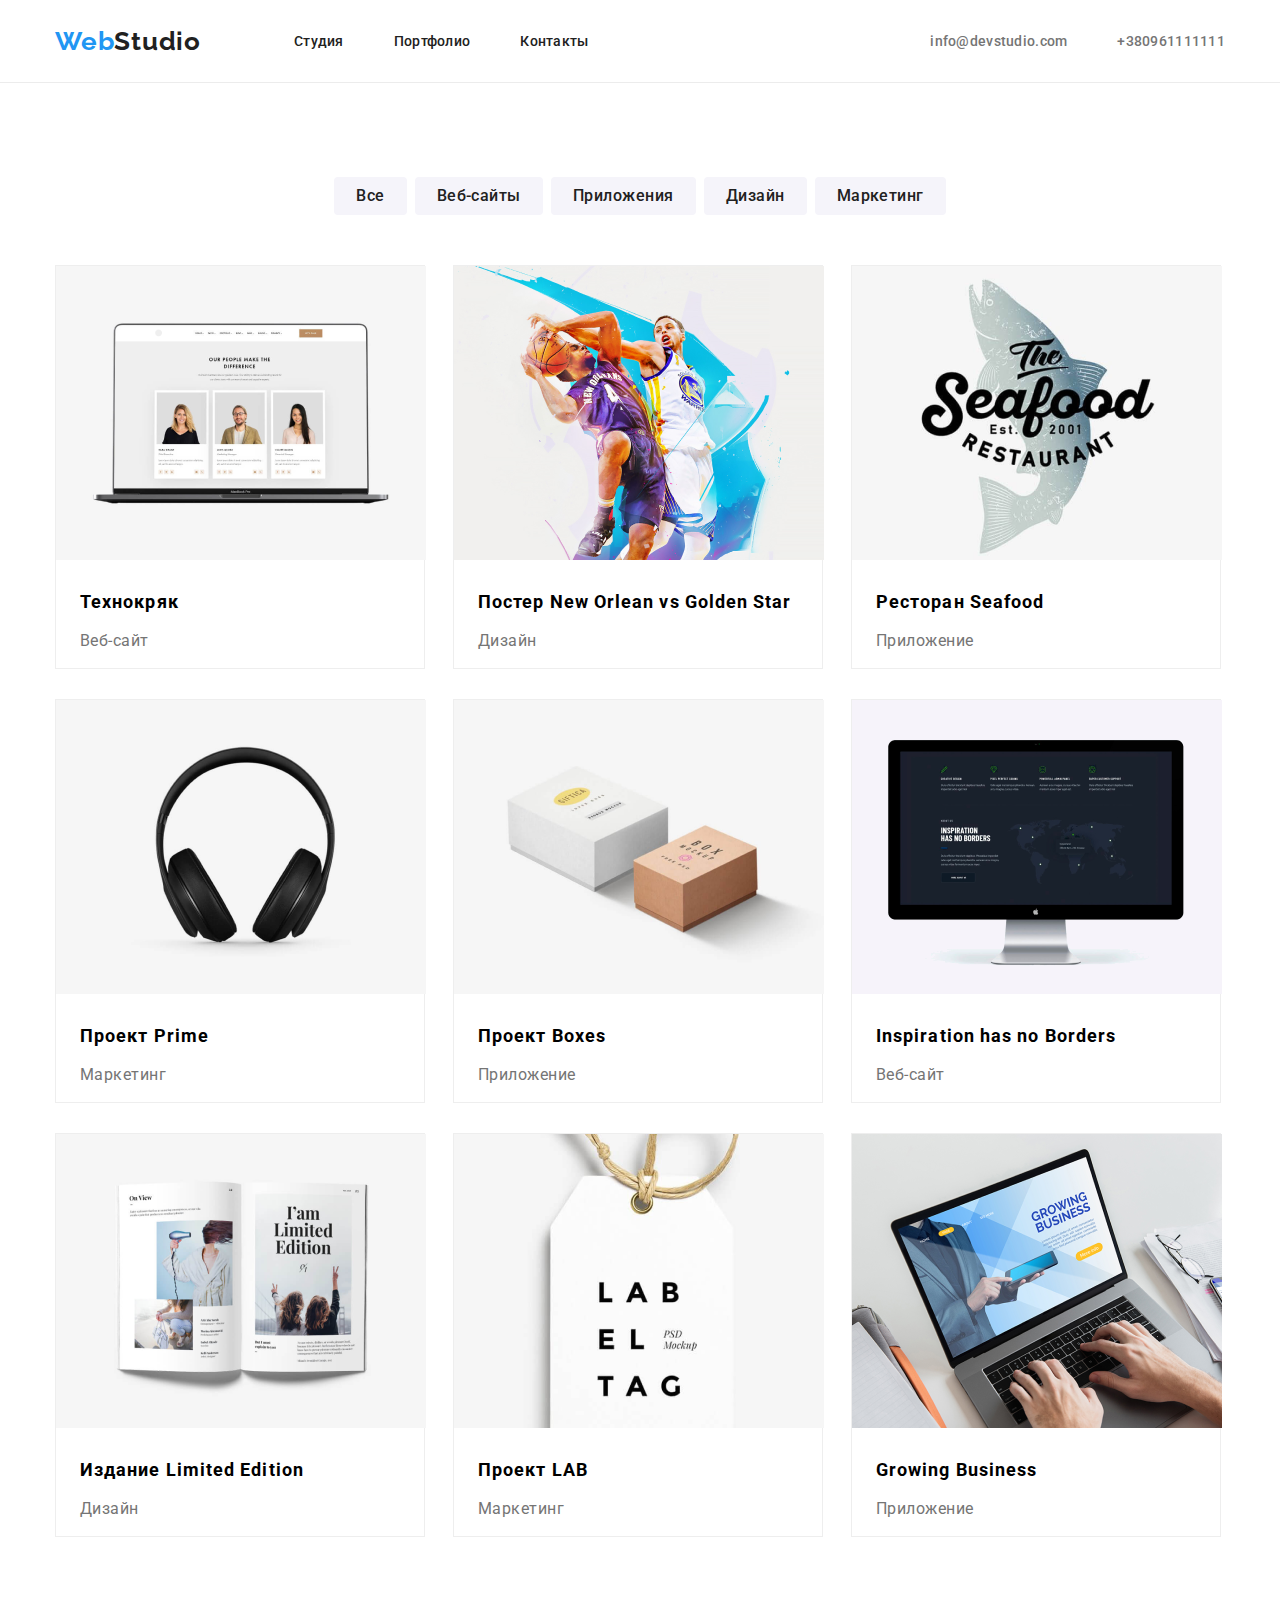
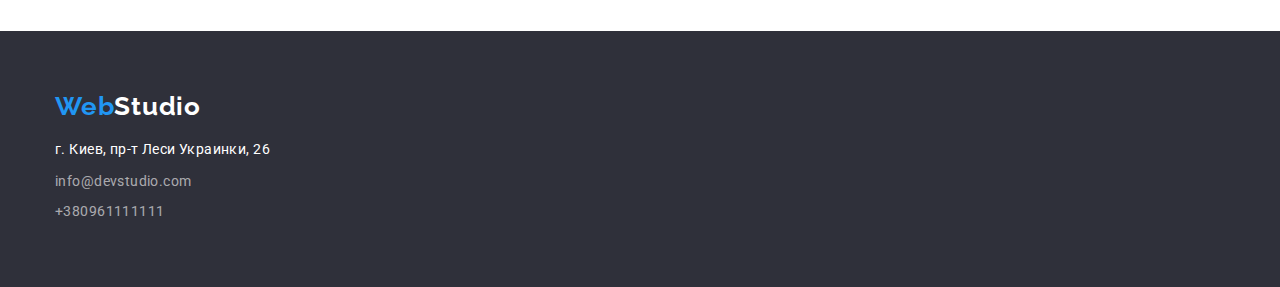
==== commit ee75a59a: "06.03 hw 3" ====
--- a/portfolio.html
+++ b/portfolio.html
@@ -10,7 +10,7 @@
      <link rel="stylesheet" href="./css/style.css">
   </head>
  <body>
-<!--Шапка-->
+                  <!----------------шляпа------------------->
       <header class="head">
       <div class="conteiner">  
         <a lang="en" href="./index.html" class="logo"><span class="logo-web">Web</span>Studio</a> 
@@ -27,7 +27,9 @@
             </ul>
         </div> 
       </header>         
- <!--Кнопки-->
+                 <!----------------шляпа------------------->
+                
+                 <!-----------------Кнопки---------------------->
      <main> 
         <section class="projects">
             <div class="conteiner">
@@ -49,7 +51,9 @@
                    </li>
                </ul>
             </div>
-<!--Портфолио-->
+                <!-----------------/Кнопки---------------------->
+                
+            <!-----------------------Портфолио--------------------->
             <div class="conteiner">
                 <ul class="project-view">
                     <li class="project-li">
@@ -119,7 +123,9 @@
             </div>
         </section>
      </main>
-<!--Подвал-->
+              <!-----------------------Портфолио--------------------->
+
+                    <!----------------Подвал------------------->
         <footer class="footer">
           <div class="conteiner">
              <a lang="en" href="./index.html" class="logo-footer"><span class="logo-web-footer">Web</span>Studio</a>
@@ -132,5 +138,6 @@
              </address>
           </div>
      </footer>
+                   <!----------------Подвал------------------->
  </body> 
 </html>--- a/css/style.css
+++ b/css/style.css
@@ -9,8 +9,9 @@
     --hover-text-color: #2196f3;
    } 
    
-   /*общие*/
+    /*общие<<<<<<<<<<<<<<<<<<<<<<<<<<<<<<<<<<<<<<*/
    .conteiner {
+     font-family: Roboto;
      width: 1200px;
      margin-left: auto;
      margin-right: auto;  
@@ -18,7 +19,7 @@
      padding-right: 15px;
    }
    
-   a,ul,li,p,h1,h2,h3,h4{
+   a,ul,li,p,h1,h2,h3,h4,h5,h6{
      margin-top: 0;
      margin-bottom: 0;
      padding-left: 0;
@@ -35,7 +36,6 @@
     text-decoration: none;
    }
    
-   
    li{
     list-style: none;
    }
@@ -45,12 +45,6 @@
     background-color: var(--body-background-color);
    }
    
-   body{
-    margin: auto;
-    width: 1600px;
-    font-family: Roboto;
-   }
-   
    .head > .conteiner {
      display: flex;
      align-items: center;
@@ -59,18 +53,19 @@
    .head {
     border-bottom: 1px solid #ececec;
    }
-   /*логотип*/
-   
-   .logo{
-     font-family: Raleway;
+   /*/общие>>>>>>>>>>>>>>>>>>>>>>>>>>>>>>>>>>>>>>*/
+
+   /*шапка<<<<<<<<<<<<<<<<<<<<<<<<<<<<<<<<<<<<<<*/
+   .logo {
+    font-family: Raleway;
     font-weight: 700;
     font-size: 26px;
-    line-height: 31px;
+    line-height: 1.19;
     letter-spacing: 0.03em;
     color: var(--dark-color);
     color: var(--text-black-color);
-   }
-   
+  
+ }
    .logo {
      display: flex;
    }
@@ -82,8 +77,7 @@
    .logo-web{
     color: var(--hover-text-color);
    }
-   
-   /*контакты*/
+
    .web-link {
      display: flex;
    }
@@ -97,7 +91,7 @@
     font-size: 14px;
     line-height: 1.14;
     letter-spacing: 0.02em;
-    color: #212121;
+    color: var(--text-black-color);
     text-decoration: none;
    }
    
@@ -119,9 +113,7 @@
    .header-link a:focus{
     color: var(--hover-text-color);
    }
-   
-   /*линки*/
-   
+
    .header-link {
      display: flex;
      padding-top: 32px;
@@ -132,8 +124,10 @@
    .header-link > li:not(:last-child) {
      margin-right: 50px;
     }
-   
-   /*решение*/
+    /*/шапка>>>>>>>>>>>>>>>>>>>>>>>>>>>>>>>>>>>>>>*/
+  
+  
+    /*Герой<<<<<<<<<<<<<<<<<<<<<<<<<<<<<<<<<<<<<<*/
    .bbc{
     text-align: center;
     padding-top: 200px; 
@@ -163,10 +157,7 @@
      text-align: center;
      text-decoration: none;
      
-     padding-top: 10px;
-     padding-right: 32px;
-     padding-bottom: 10px;
-     padding-left: 32px;
+     padding: 10px 32px;
      
      cursor: pointer;
      border: transparent; 
@@ -181,8 +172,8 @@
      color: var(--text-wite-color);
    
    }
-   
-   /*лозунги*/
+    
+    /*описание сервиса<<<<<<<<<<<<<<<<<<<<<<<<<<<<<<<<*/
    .features {
      padding-bottom: 94px;
      padding-top: 94px;
@@ -229,14 +220,15 @@
      letter-spacing: 0.03em;
     color: var(--text-grey-color)
    }
-   
-   /*чем занимаемся*/
+    /*описание сервиса>>>>>>>>>>>>>>>>>>>>>>>>>>>>>>>>>>>>>>*/
+
+    /* we do<<<<<<<<<<<<<<<<<<<<<<<<<<<<<<<<<<<<<<*/
    
    .waht-doing {
     margin-bottom: 50px;
    
     font-size: 36px;
-    line-height: 42px;
+    line-height: 1.66;
     text-align: center;
     letter-spacing: 0.03em;
    
@@ -275,8 +267,9 @@
    .img {
      display: block;
    }
-   
-   /*команда*/
+    /*/ we do>>>>>>>>>>>>>>>>>>>>>>>>>>>>>>>>>>>>>>*/
+   
+    /*team<<<<<<<<<<<<<<<<<<<<<<<<<<<<<<<<<<<<<<*/
    
    .team h2{
     margin-bottom: 50px;
@@ -351,10 +344,9 @@
      letter-spacing: 0.03em;
      color: var(--primeri-text-color);
    }
-   
-   /*подвад*/
-   
-   
+    /*/team>>>>>>>>>>>>>>>>>>>>>>>>>>>>>>>>>>>>>>*/
+
+    /*address<<<<<<<<<<<<<<<<<<<<<<<<<<<<<<<<<<<<<<*/
    .footer{
     padding-top: 60px;
     padding-bottom: 60px;
@@ -374,7 +366,7 @@
     font-family: Raleway;
     font-weight: 700;
     font-size: 26px;
-    line-height: 31px;
+    line-height: 1.2;
     letter-spacing: 0.03em; 
     color: var(--text-wite-color);
    }
@@ -391,7 +383,7 @@
      font-style: normal;
      font-weight: 400;
      font-size: 14px;
-     line-height: 24px;
+     line-height: 1.14;
      letter-spacing: 0.03em;
      color: var(--text-wite-color)
    }
@@ -401,7 +393,7 @@
     font-style: normal;
     font-weight: 400;
     font-size: 14px;
-    line-height: 24px;
+    line-height: 2.14;
     letter-spacing: 0.03em;
    
     color: rgba(255, 255, 255, 0.6);
@@ -411,9 +403,13 @@
    .footer-link a:focus{
     color: var(--hover-text-color)
    }
+  /*address<<<<<<<<<<<<<<<<<<<<<<<<<<<<<<<<<<<<<<*/
+
    
    /*Портфолио*/
-   /*кнопки*/
+
+
+   /*кнопки<<<<<<<<<<<<<<<<<<<<<<<<<<<<<<<<<<<<<<<*/
    
    .projects {
      padding-top: 94px;
@@ -429,8 +425,9 @@
    .conteiner-ul > .portfolio-button-li:not(:last-child) {
      margin-right: 8px;
    }
-   
-   /*проэкты*/
+   /*кнопки>>>>>>>>>>>>>>>>>>>>>>>>>>>>>>>>>>>>>>*/
+   
+   /*проэкты>>>>>>>>>>>>>>>>>>>>>>>>>>>>>>>>>>>>>>>*/
    .button-portfolio {
      padding: 6px 22px;
      font-weight: 500;
@@ -498,7 +495,7 @@
    
    .projects-view-p{
     font-size: 16px;
-    line-height: 30px;
+    line-height: 1.87;
     letter-spacing: 0.03em;
     color: var(--text-grey-color);
    }
@@ -509,8 +506,11 @@
    }
    
    .projects-div {
-     padding-top: 20px;
+    /* padding-top: 20px;
      padding-left: 24px;
      padding-right: 24px;
      padding-bottom: 20px;
-   }+     */
+     padding: 20px 24px;
+   }
+      /*проэкты<<<<<<<<<<<<<<<<<<<<<<<<<<<<<<<<<<<<*/